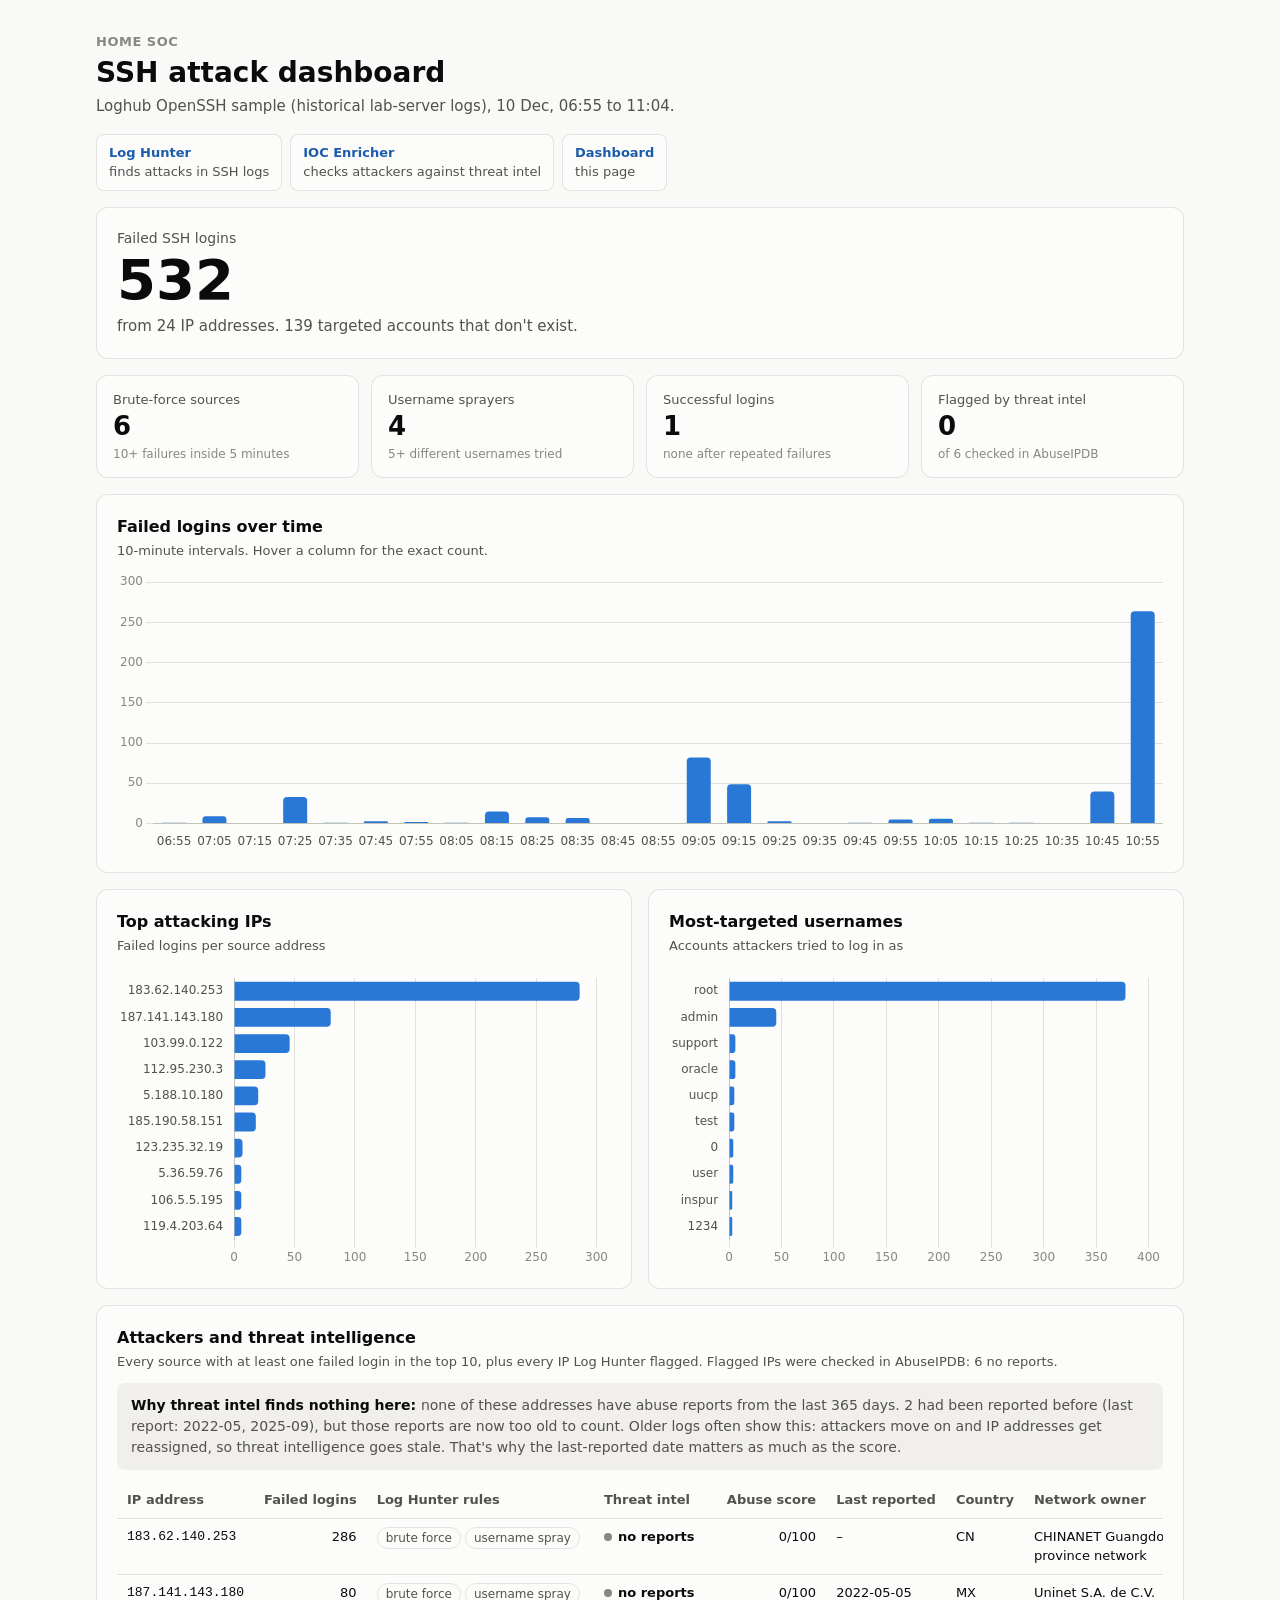
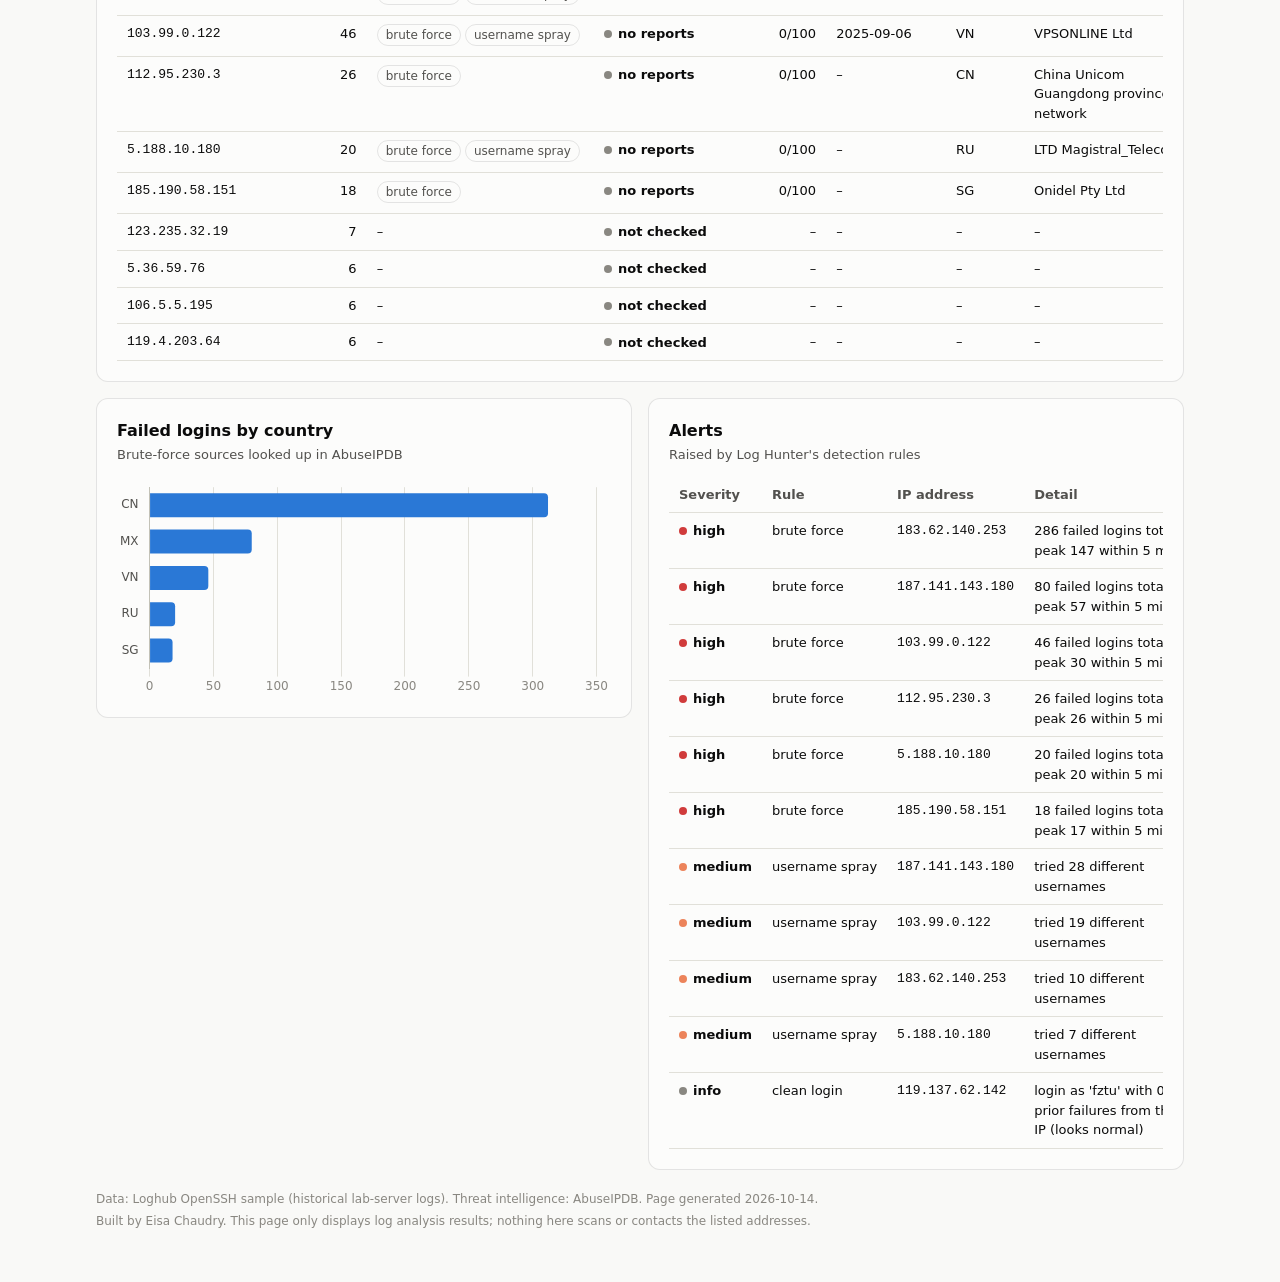
==== docs/index.html @ 7a47a27d "Add Home SOC dashboard Static dashboard combining Log Hunter alerts and IOC Enricher threat intel: h" ====
<!doctype html>
<html lang="en">
<head>
  <meta charset="utf-8">
  <meta name="viewport" content="width=device-width, initial-scale=1">
  <meta http-equiv="Content-Security-Policy"
        content="default-src 'none'; script-src 'self'; style-src 'self'; img-src 'self' data:; base-uri 'none'; form-action 'none'">
  <meta name="referrer" content="no-referrer">
  <title>Home SOC Dashboard</title>
  <meta name="description" content="SSH attack detection and threat intelligence dashboard built from Log Hunter and IOC Enricher output.">
  <link rel="stylesheet" href="style.css">
</head>
<body>
  <main class="page">
    <header class="masthead">
      <p class="eyebrow">Home SOC</p>
      <h1>SSH attack dashboard</h1>
      <p class="lede" id="period"></p>
      <ol class="pipeline" aria-label="How this data was produced">
        <li><a href="https://github.com/Ezashi9/log-hunter">Log Hunter</a><span>finds attacks in SSH logs</span></li>
        <li><a href="https://github.com/Ezashi9/ioc-enricher">IOC Enricher</a><span>checks attackers against threat intel</span></li>
        <li><a href="https://github.com/Ezashi9/home-soc-dashboard">Dashboard</a><span>this page</span></li>
      </ol>
    </header>

    <section class="hero card" aria-labelledby="hero-label">
      <p class="hero-label" id="hero-label">Failed SSH logins</p>
      <p class="hero-value" id="hero-value"></p>
      <p class="hero-note" id="hero-note"></p>
    </section>

    <section class="tiles" id="tiles" aria-label="Key numbers"></section>

    <section class="card">
      <h2>Failed logins over time</h2>
      <p class="sub">10-minute intervals. Hover a column for the exact count.</p>
      <div class="chart chart-tall"><canvas id="chart-timeline" role="img"></canvas></div>
    </section>

    <div class="grid-2">
      <section class="card">
        <h2>Top attacking IPs</h2>
        <p class="sub">Failed logins per source address</p>
        <div class="chart"><canvas id="chart-ips" role="img"></canvas></div>
      </section>
      <section class="card">
        <h2>Most-targeted usernames</h2>
        <p class="sub">Accounts attackers tried to log in as</p>
        <div class="chart"><canvas id="chart-users" role="img"></canvas></div>
      </section>
    </div>

    <section class="card">
      <h2>Attackers and threat intelligence</h2>
      <p class="sub" id="intel-sub"></p>
      <div class="intel-note" id="intel-note" hidden></div>
      <div class="table-wrap"><table id="table-attackers"></table></div>
    </section>

    <div class="grid-2">
      <section class="card">
        <h2>Failed logins by country</h2>
        <p class="sub">Brute-force sources looked up in AbuseIPDB</p>
        <div class="chart chart-short"><canvas id="chart-countries" role="img"></canvas></div>
      </section>
      <section class="card">
        <h2>Alerts</h2>
        <p class="sub">Raised by Log Hunter's detection rules</p>
        <div class="table-wrap"><table id="table-alerts"></table></div>
      </section>
    </div>

    <footer class="footer">
      <p id="footer-sources"></p>
      <p>Built by Eisa Chaudry. This page only displays log analysis results; nothing here scans or contacts the listed addresses.</p>
    </footer>
  </main>

  <script src="vendor/chart.umd.min.js"></script>
  <script src="data.js"></script>
  <script src="app.js"></script>
</body>
</html>
---- docs/style.css ----
:root {
  color-scheme: light;
  --page: #f9f9f7;
  --surface: #fcfcfb;
  --text-primary: #0b0b0b;
  --text-secondary: #52514e;
  --text-muted: #898781;
  --grid: #e1e0d9;
  --axis: #c3c2b7;
  --border: rgba(11, 11, 11, 0.10);
  --series: #2a78d6;
  --series-hover: #256abf;
  --link: #1c5cab;
  --status-critical: #d03b3b;
  --status-serious: #ec835a;
  --status-warning: #fab219;
  --status-neutral: #898781;
  --note-bg: #f0efec;
}
@media (prefers-color-scheme: dark) {
  :root:where(:not([data-theme="light"])) {
    color-scheme: dark;
    --page: #0d0d0d;
    --surface: #1a1a19;
    --text-primary: #f0efec;
    --text-secondary: #c3c2b7;
    --text-muted: #898781;
    --grid: #2c2c2a;
    --axis: #383835;
    --border: rgba(255, 255, 255, 0.10);
    --series: #3987e5;
    --series-hover: #5598e7;
    --link: #86b6ef;
    --note-bg: #232322;
  }
}
:root[data-theme="dark"] {
  color-scheme: dark;
  --page: #0d0d0d;
  --surface: #1a1a19;
  --text-primary: #f0efec;
  --text-secondary: #c3c2b7;
  --text-muted: #898781;
  --grid: #2c2c2a;
  --axis: #383835;
  --border: rgba(255, 255, 255, 0.10);
  --series: #3987e5;
  --series-hover: #5598e7;
  --link: #86b6ef;
  --note-bg: #232322;
}

* { box-sizing: border-box; }
html, body { margin: 0; }
body {
  background: var(--page);
  color: var(--text-primary);
  font: 15px/1.5 system-ui, -apple-system, "Segoe UI", sans-serif;
}
a { color: var(--link); }

.page { max-width: 1120px; margin: 0 auto; padding: 32px 16px 48px; display: grid; gap: 16px; }

.masthead h1 { margin: 0; font-size: 28px; line-height: 1.2; font-weight: 650; }
.eyebrow { margin: 0 0 4px; color: var(--text-muted); font-size: 13px; font-weight: 600; letter-spacing: 0.04em; text-transform: uppercase; }
.lede { margin: 6px 0 0; color: var(--text-secondary); }

.pipeline { list-style: none; margin: 16px 0 0; padding: 0; display: flex; flex-wrap: wrap; gap: 8px; }
.pipeline li {
  display: flex; flex-direction: column; padding: 8px 12px;
  background: var(--surface); border: 1px solid var(--border); border-radius: 8px; font-size: 13px;
}
.pipeline li a { font-weight: 600; text-decoration: none; }
.pipeline li a:hover { text-decoration: underline; }
.pipeline li span { color: var(--text-secondary); }
.pipeline li + li::before { content: none; }

.card { background: var(--surface); border: 1px solid var(--border); border-radius: 12px; padding: 20px; min-width: 0; }
.card h2 { margin: 0; font-size: 16px; font-weight: 600; }
.sub { margin: 2px 0 12px; color: var(--text-secondary); font-size: 13px; }

.hero { display: grid; gap: 2px; }
.hero-label { margin: 0; color: var(--text-secondary); font-size: 14px; }
.hero-value { margin: 0; font-size: 56px; line-height: 1.05; font-weight: 650; }
.hero-note { margin: 4px 0 0; color: var(--text-secondary); }

.tiles { display: grid; grid-template-columns: repeat(auto-fit, minmax(160px, 1fr)); gap: 12px; }
.tile { background: var(--surface); border: 1px solid var(--border); border-radius: 12px; padding: 14px 16px; }
.tile-label { margin: 0; color: var(--text-secondary); font-size: 13px; }
.tile-value { margin: 2px 0 0; font-size: 26px; font-weight: 600; line-height: 1.2; }
.tile-detail { margin: 2px 0 0; color: var(--text-muted); font-size: 12px; }

.grid-2 { display: grid; grid-template-columns: repeat(auto-fit, minmax(min(100%, 420px), 1fr)); gap: 16px; align-items: start; }

.chart { position: relative; height: 300px; }
.chart-tall { height: 280px; }
.chart-short { height: 220px; }

.table-wrap { overflow-x: auto; }
table { width: 100%; border-collapse: collapse; font-size: 13px; }
th, td { text-align: left; padding: 8px 10px; border-bottom: 1px solid var(--grid); white-space: nowrap; vertical-align: top; }
th { color: var(--text-secondary); font-weight: 600; }
td.num, th.num { text-align: right; font-variant-numeric: tabular-nums; }
td.mono { font-family: ui-monospace, "Cascadia Mono", Consolas, monospace; }
td.wrap { white-space: normal; min-width: 180px; }

.status { display: inline-flex; align-items: center; gap: 6px; font-weight: 600; }
.status::before { content: ""; width: 8px; height: 8px; border-radius: 50%; background: var(--dot, var(--status-neutral)); }
.status-malicious { --dot: var(--status-critical); }
.status-suspicious { --dot: var(--status-serious); }
.status-low { --dot: var(--status-warning); }
.status-high { --dot: var(--status-critical); }
.status-medium { --dot: var(--status-serious); }
.status-info { --dot: var(--status-neutral); }

.rule { display: inline-block; margin: 0 4px 2px 0; padding: 1px 8px; border: 1px solid var(--border); border-radius: 999px; font-size: 12px; color: var(--text-secondary); }

.intel-note { margin: 0 0 12px; padding: 12px 14px; background: var(--note-bg); border-radius: 8px; color: var(--text-secondary); font-size: 14px; }
.intel-note strong { color: var(--text-primary); }

.footer { color: var(--text-muted); font-size: 12px; }
.footer p { margin: 4px 0; }

@media (max-width: 560px) {
  .hero-value { font-size: 48px; }
  .card { padding: 16px; }
}
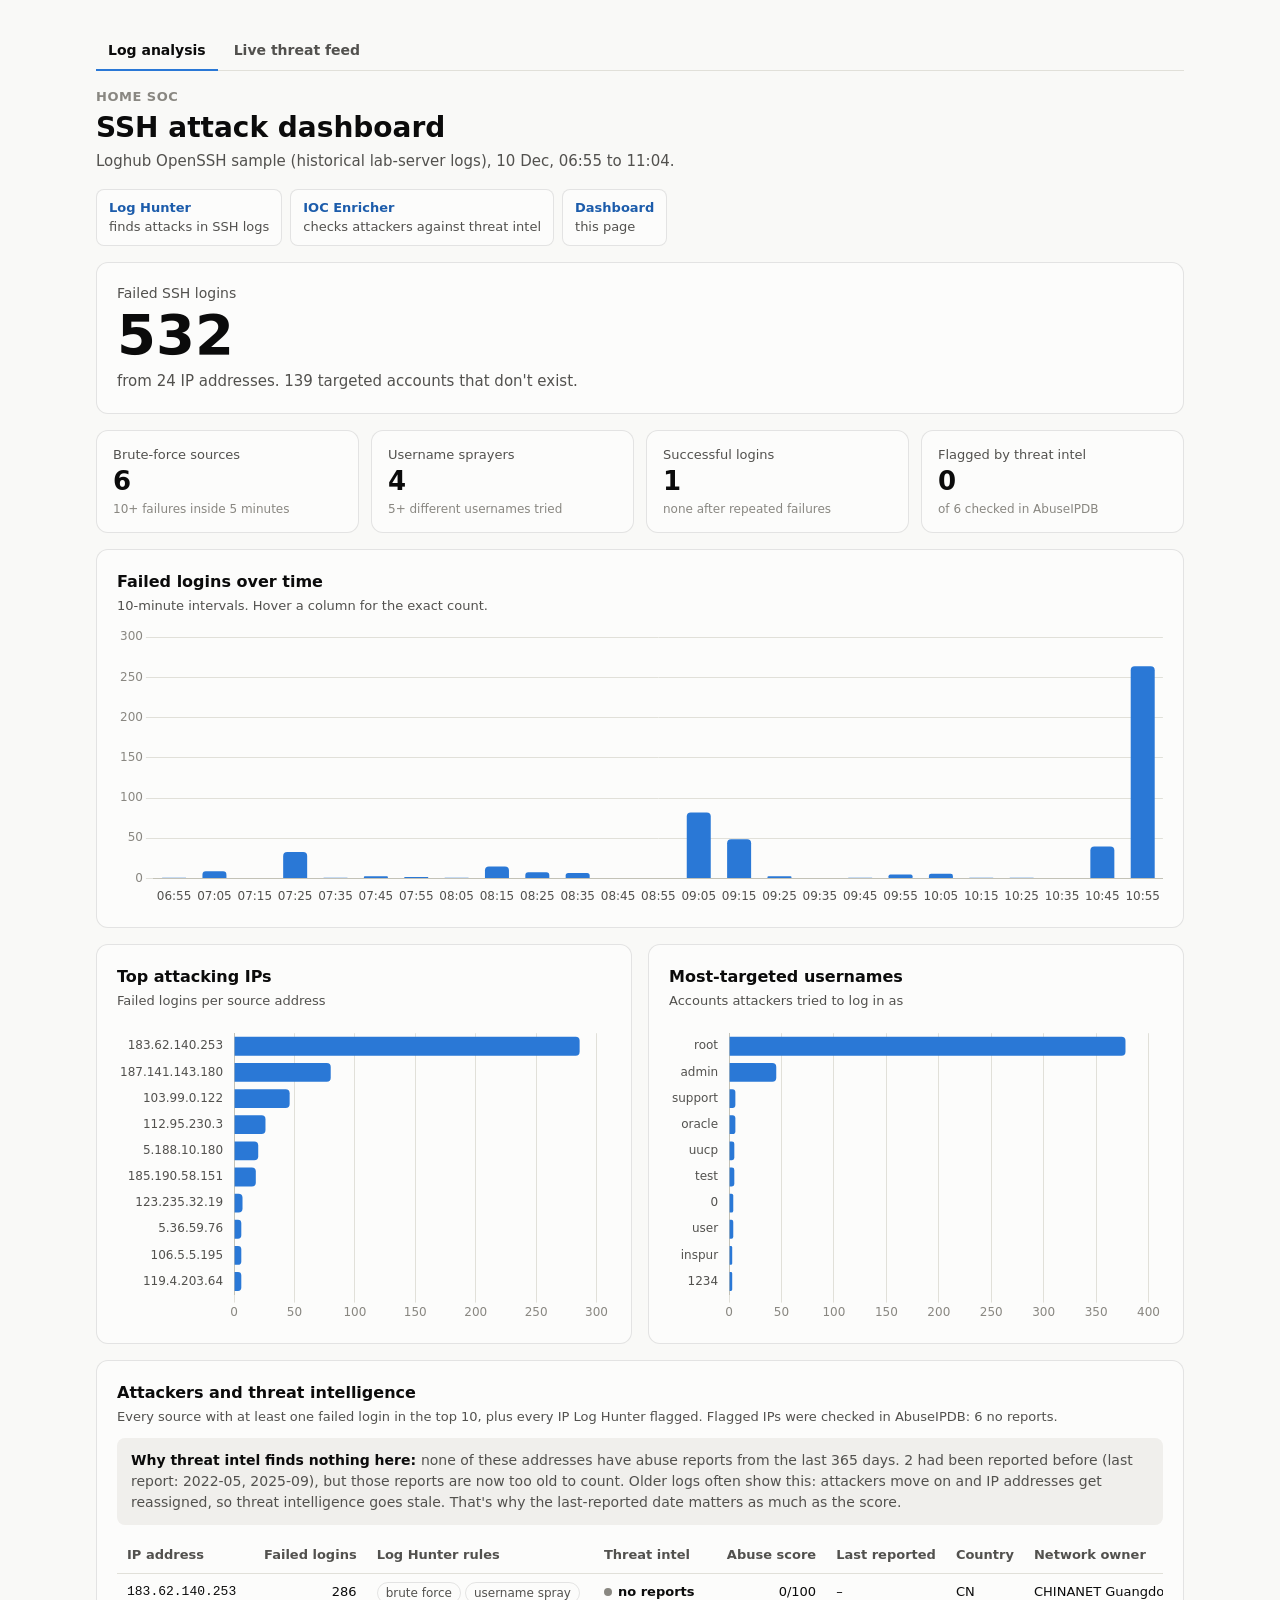
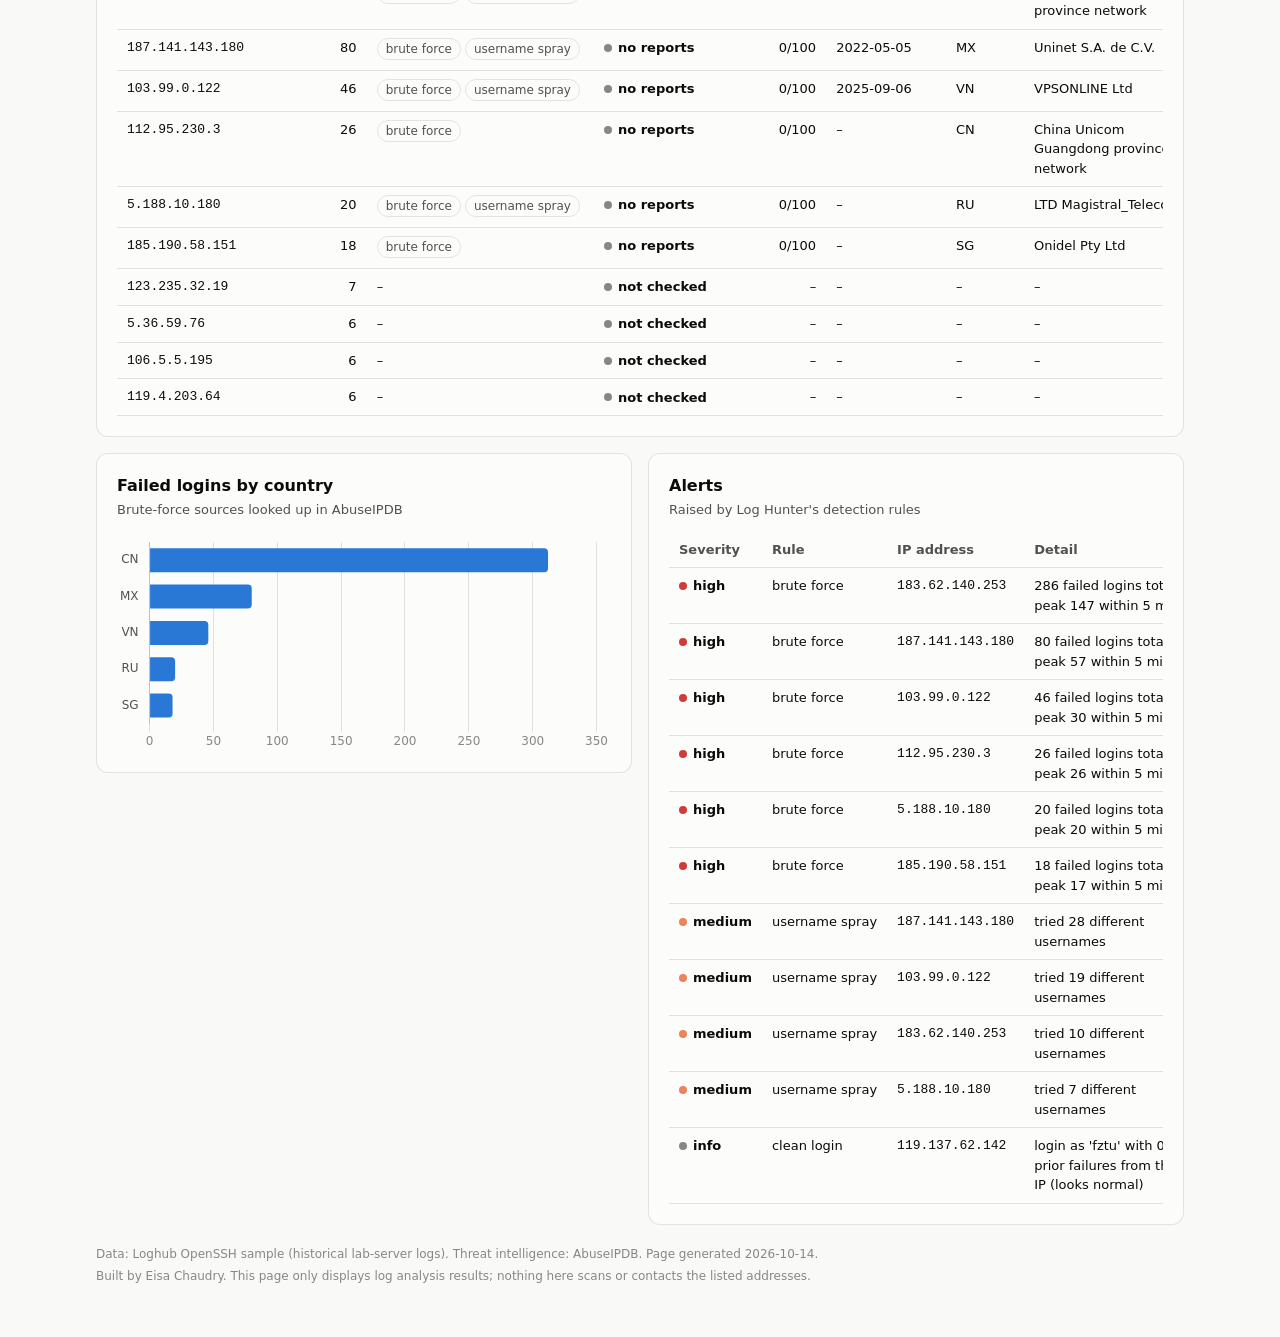
==== commit 597b26e0: "Add live threat feed updated daily by GitHub Actions New live.html page compares today's top DShield" ====
--- a/docs/index.html
+++ b/docs/index.html
@@ -12,6 +12,10 @@
 </head>
 <body>
   <main class="page">
+    <nav class="tabs" aria-label="Dashboard pages">
+      <a href="./" aria-current="page">Log analysis</a>
+      <a href="live.html">Live threat feed</a>
+    </nav>
     <header class="masthead">
       <p class="eyebrow">Home SOC</p>
       <h1>SSH attack dashboard</h1>
--- a/docs/style.css
+++ b/docs/style.css
@@ -125,3 +125,20 @@
   .hero-value { font-size: 48px; }
   .card { padding: 16px; }
 }
+
+.tabs { display: flex; gap: 4px; border-bottom: 1px solid var(--grid); }
+.tabs a {
+  padding: 8px 12px; margin-bottom: -1px; color: var(--text-secondary); text-decoration: none;
+  font-size: 14px; font-weight: 600; border-bottom: 2px solid transparent;
+}
+.tabs a:hover { color: var(--text-primary); }
+.tabs a[aria-current="page"] { color: var(--text-primary); border-bottom-color: var(--series); }
+
+.compare { display: grid; grid-template-columns: repeat(auto-fit, minmax(min(100%, 260px), 1fr)); gap: 12px; margin-bottom: 12px; }
+.compare-item { padding: 14px 16px; border: 1px solid var(--border); border-radius: 8px; }
+.compare-source { margin: 0; color: var(--text-secondary); font-size: 13px; font-weight: 600; }
+.compare-value { margin: 2px 0 0; font-size: 30px; font-weight: 650; line-height: 1.15; }
+.compare-detail { margin: 2px 0 0; color: var(--text-secondary); font-size: 13px; }
+
+.stale { margin: 0; padding: 12px 14px; border-radius: 8px; border-left: 4px solid var(--status-serious); background: var(--note-bg); color: var(--text-secondary); }
+.stale strong { color: var(--text-primary); }
